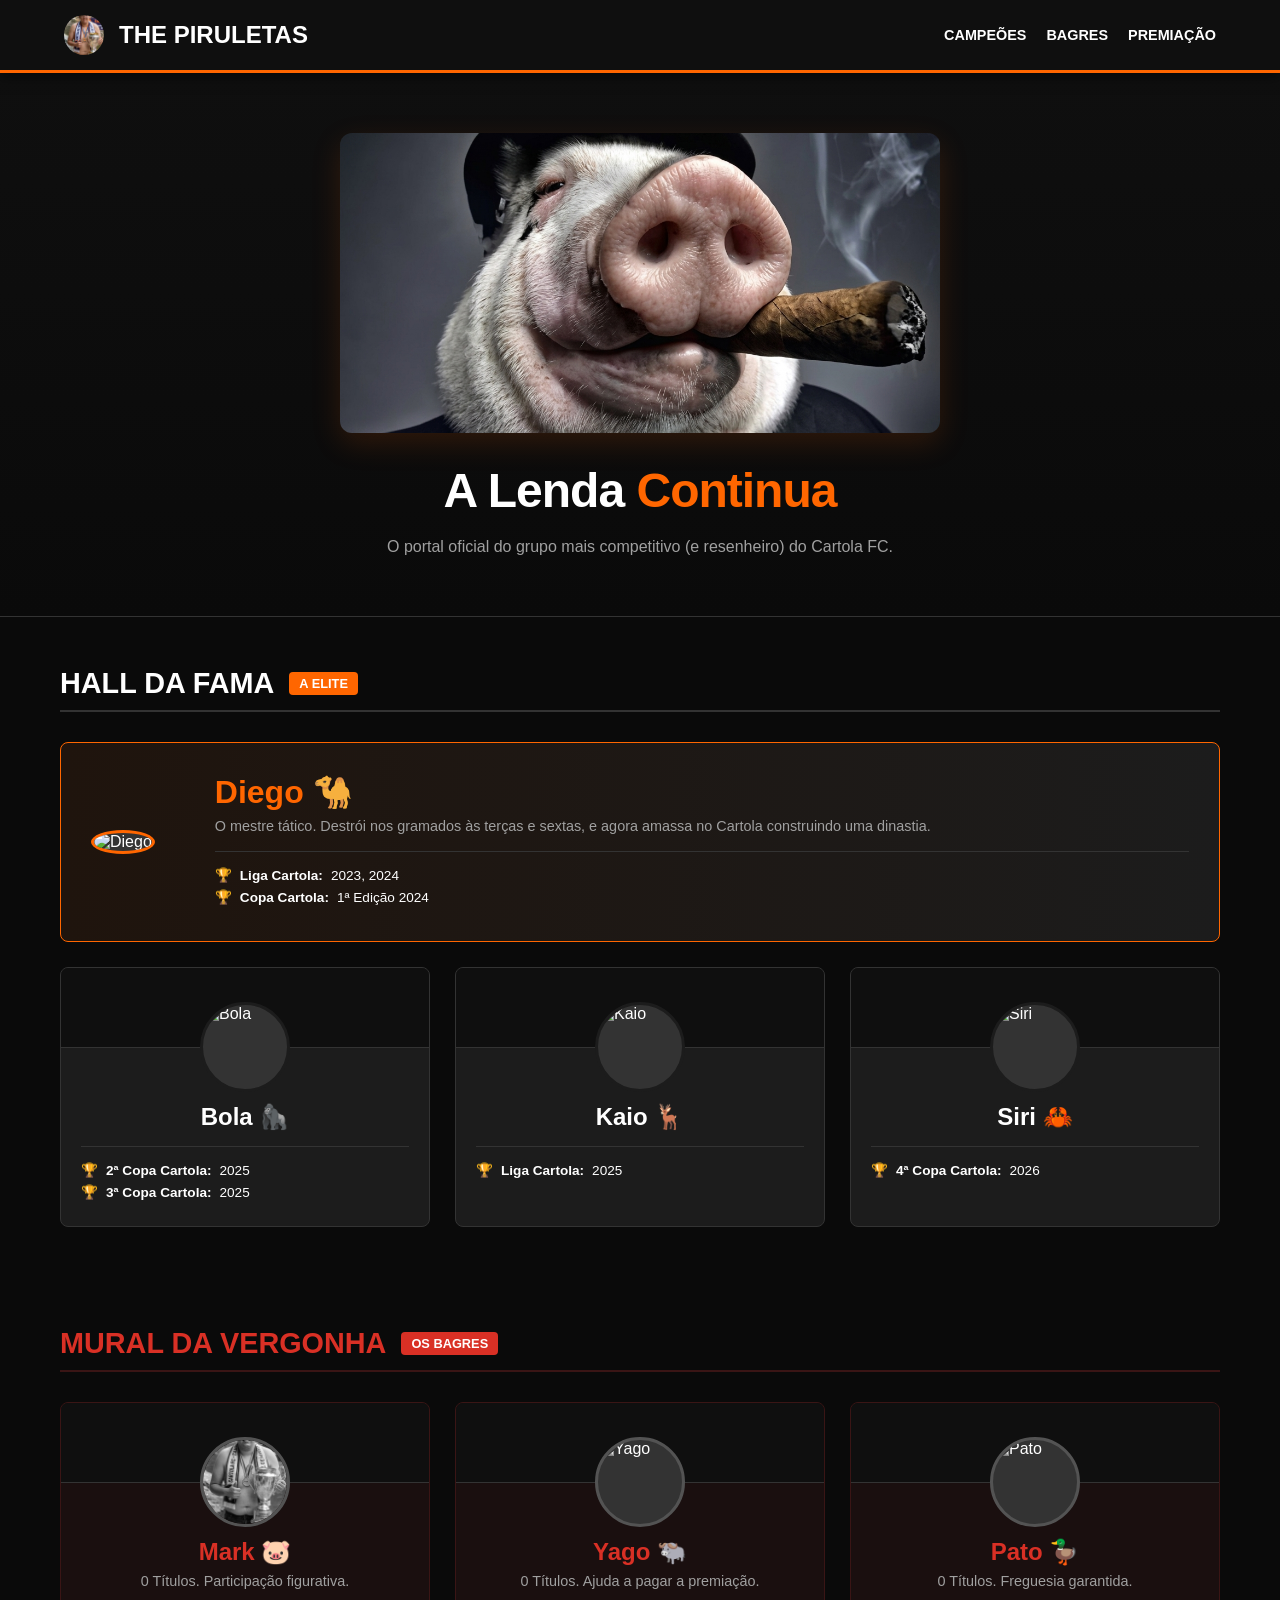
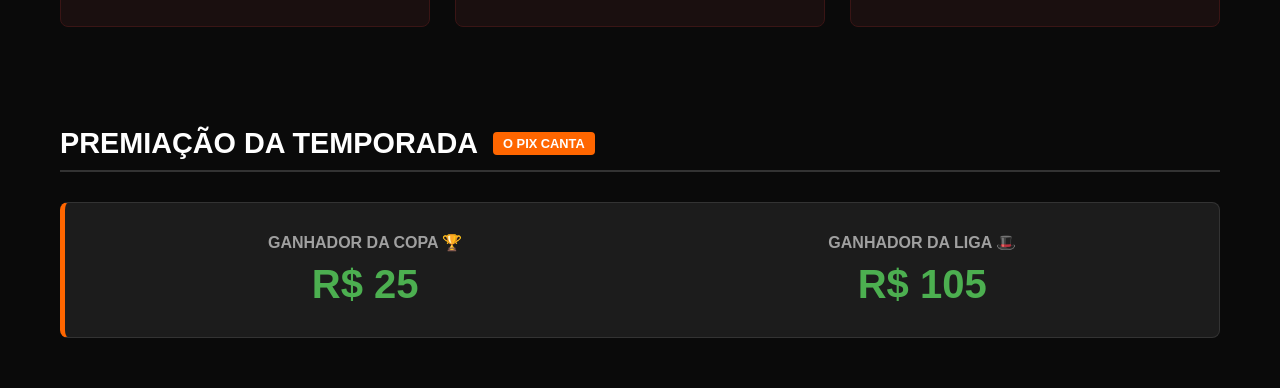
==== CARTOLA.HTML @ d0e0a37d "1°- Subindo o Projeto" ====
<!DOCTYPE html>
<html lang="pt-BR">
<head>
    <meta charset="UTF-8">
    <meta name="viewport" content="width=device-width, initial-scale=1.0">
    <title>The Piruletas | Cartola</title>
    <style>
        /* === PADRÃO GE CARTOLA (DARK & ORANGE) === */
        :root {
            --ge-dark: #0f0f0f;
            --ge-darker: #0a0a0a;
            --ge-card: #1c1c1c;
            --ge-orange: #ff6600;
            --ge-orange-hover: #e55c00;
            --ge-text: #ffffff;
            --ge-gray: #a0a0a0;
            --ge-border: #333333;
            --gold: #f1c40f;
            --red-bagre: #d93025;
        }

        * {
            margin: 0;
            padding: 0;
            box-sizing: border-box;
            font-family: 'Open Sans', 'Segoe UI', Tahoma, sans-serif;
        }

        body {
            background-color: var(--ge-darker);
            color: var(--ge-text);
            -webkit-font-smoothing: antialiased;
        }

        /* === NAVBAR === */
        .navbar {
            background-color: var(--ge-dark);
            border-bottom: 3px solid var(--ge-orange);
            padding: 15px 5%;
            display: flex;
            align-items: center;
            justify-content: space-between;
            position: sticky;
            top: 0;
            z-index: 100;
            box-shadow: 0 4px 12px rgba(0,0,0,0.5);
        }

        .nav-brand {
            display: flex;
            align-items: center;
            gap: 15px;
            font-size: 1.5rem;
            font-weight: 800;
            color: var(--ge-text);
            text-transform: uppercase;
        }

        .nav-logo {
            width: 40px;
            height: 40px;
            border-radius: 50%;
            background-color: var(--ge-orange);
            display: flex;
            align-items: center;
            justify-content: center;
            font-size: 1.2rem;
            object-fit: cover;
        }

        .nav-links {
            display: flex;
            gap: 20px;
        }

        .nav-links a {
            color: var(--ge-text);
            text-decoration: none;
            font-weight: 600;
            font-size: 0.9rem;
            text-transform: uppercase;
            transition: color 0.2s;
        }

        .nav-links a:hover {
            color: var(--ge-orange);
        }

        /* === HERO SECTION === */
        .hero {
            display: flex;
            flex-direction: column;
            align-items: center;
            justify-content: center;
            text-align: center;
            padding: 60px 20px;
            background: linear-gradient(180deg, var(--ge-dark) 0%, var(--ge-darker) 100%);
            border-bottom: 1px solid var(--ge-border);
        }

        .hero-banner-img {
            width: 100%;
            max-width: 600px;
            border-radius: 12px;
            box-shadow: 0 10px 30px rgba(255, 102, 0, 0.15);
            margin-bottom: 30px;
            object-fit: cover;
        }

        .hero h1 {
            font-size: 3rem;
            font-weight: 900;
            letter-spacing: -1px;
            margin-bottom: 10px;
        }

        .hero h1 span {
            color: var(--ge-orange);
        }

        /* === SEÇÕES === */
        .container {
            max-width: 1200px;
            margin: 0 auto;
            padding: 50px 20px;
        }

        .section-header {
            display: flex;
            align-items: center;
            gap: 15px;
            margin-bottom: 30px;
            border-bottom: 2px solid var(--ge-border);
            padding-bottom: 10px;
        }

        .section-header h2 {
            font-size: 1.8rem;
            text-transform: uppercase;
            font-weight: 800;
        }

        .section-header .badge {
            background-color: var(--ge-orange);
            color: #fff;
            padding: 4px 10px;
            border-radius: 4px;
            font-size: 0.8rem;
            font-weight: bold;
        }

        /* === CARDS DOS JOGADORES === */
        .grid-jogadores {
            display: grid;
            grid-template-columns: repeat(auto-fit, minmax(280px, 1fr));
            gap: 25px;
        }

        .card-jogador {
            background-color: var(--ge-card);
            border-radius: 8px;
            overflow: hidden;
            border: 1px solid var(--ge-border);
            transition: transform 0.2s, border-color 0.2s;
            position: relative;
        }

        .card-jogador:hover {
            transform: translateY(-5px);
            border-color: var(--ge-orange);
        }

        .card-destaque {
            grid-column: 1 / -1;
            display: flex;
            flex-direction: row;
            align-items: center;
            background: linear-gradient(90deg, #1f140d 0%, var(--ge-card) 100%);
            border: 1px solid var(--ge-orange);
        }

        .card-header {
            background-color: var(--ge-dark);
            height: 80px;
            position: relative;
            border-bottom: 1px solid var(--ge-border);
        }

        .card-destaque .card-header {
            height: auto;
            background: transparent;
            border: none;
            padding: 30px;
        }

        /* === ESTILOS DOS AVATARES (FOTOS) === */
        .avatar {
            width: 90px;
            height: 90px;
            border-radius: 50%;
            border: 3px solid var(--ge-card);
            position: absolute;
            bottom: -45px;
            left: 50%;
            transform: translateX(-50%);
            background-color: #333; 
            object-fit: cover;
            cursor: pointer; /* Muda o cursor para indicar que é clicável */
            transition: transform 0.3s ease, border-color 0.3s;
            z-index: 2;
        }

        /* Efeito ao passar o mouse na foto */
        .avatar:hover {
            border-color: var(--ge-orange);
            transform: translateX(-50%) scale(1.1);
        }

        .card-destaque .avatar {
            position: relative;
            bottom: auto;
            left: auto;
            transform: none;
            width: 150px;
            height: 150px;
            border-color: var(--ge-orange);
        }
        
        .card-destaque .avatar:hover {
            transform: scale(1.05);
        }

        .card-body {
            padding: 55px 20px 20px;
            text-align: center;
        }

        .card-destaque .card-body {
            padding: 30px;
            text-align: left;
            flex: 1;
        }

        .nome {
            font-size: 1.5rem;
            font-weight: 800;
            margin-bottom: 5px;
            display: flex;
            align-items: center;
            justify-content: center;
            gap: 8px;
        }

        .card-destaque .nome {
            justify-content: flex-start;
            font-size: 2rem;
            color: var(--ge-orange);
        }

        .bio {
            font-size: 0.9rem;
            color: var(--ge-gray);
            margin-bottom: 15px;
            line-height: 1.4;
        }

        .titulos-lista {
            list-style: none;
            margin-top: 15px;
            border-top: 1px solid var(--ge-border);
            padding-top: 15px;
            text-align: left;
        }

        .titulos-lista li {
            font-size: 0.85rem;
            color: var(--ge-text);
            margin-bottom: 6px;
            display: flex;
            align-items: center;
            gap: 8px;
        }

        /* === MURAL DA VERGONHA === */
        .vergonha-badge {
            background-color: var(--red-bagre) !important;
        }
        
        .card-bagre {
            border-color: #3a1515;
            background-color: #1a0f0f;
        }

        .card-bagre .avatar {
            filter: grayscale(100%);
            border-color: var(--red-bagre);
        }
        
        .card-bagre .avatar:hover {
            filter: grayscale(0%); /* Revela a cor ao passar o mouse na foto do bagre */
            border-color: var(--red-bagre);
        }

        .card-bagre h3 {
            color: var(--red-bagre);
        }

        /* === PREMIAÇÃO === */
        .painel-premiacao {
            background-color: var(--ge-card);
            border: 1px solid var(--ge-border);
            border-left: 5px solid var(--ge-orange);
            border-radius: 8px;
            padding: 30px;
            display: flex;
            justify-content: space-around;
            flex-wrap: wrap;
            gap: 20px;
        }

        .premio-item {
            text-align: center;
        }

        .premio-label {
            color: var(--ge-gray);
            font-size: 1rem;
            text-transform: uppercase;
            font-weight: bold;
            margin-bottom: 10px;
        }

        .premio-valor {
            font-size: 2.5rem;
            font-weight: 900;
            color: #4CAF50;
        }

        /* === MODAL DE IMAGEM (LIGHTBOX) === */
        .modal {
            position: fixed;
            top: 0;
            left: 0;
            width: 100%;
            height: 100%;
            background-color: rgba(0, 0, 0, 0.85); /* Fundo escuro transparente */
            display: flex;
            align-items: center;
            justify-content: center;
            z-index: 1000;
            opacity: 0; /* Começa invisível */
            visibility: hidden; /* Não interativo por padrão */
            transition: opacity 0.3s ease, visibility 0.3s ease;
            backdrop-filter: blur(5px); /* Efeito embaçado no fundo */
            cursor: zoom-out; /* Ícone de diminuir zoom ao passar no fundo */
        }

        .modal.ativo {
            opacity: 1;
            visibility: visible;
        }

        .modal-conteudo {
            max-width: 90%;
            max-height: 85vh;
            border-radius: 10px;
            border: 3px solid var(--ge-orange);
            box-shadow: 0 0 30px rgba(255, 102, 0, 0.4);
            transform: scale(0.7); /* Começa menor */
            transition: transform 0.3s ease;
            cursor: default;
        }

        .modal.ativo .modal-conteudo {
            transform: scale(1); /* Cresce quando ativa */
        }

        @media (max-width: 768px) {
            .card-destaque {
                flex-direction: column;
                text-align: center;
            }
            .card-destaque .card-header { padding: 20px 20px 0; }
            .card-destaque .card-body { text-align: center; padding: 20px; }
            .card-destaque .nome { justify-content: center; }
            .titulos-lista { text-align: center; }
            .titulos-lista li { justify-content: center; }
        }
    </style>
</head>
<body>

    <nav class="navbar">
        <div class="nav-brand">
            <img src="img/WhatsApp Image 2026-05-08 at 10.14.36(1).jpeg" alt="TP" class="nav-logo" onerror="this.style.display='none'">
            The Piruletas
        </div>
        <div class="nav-links">
            <a href="#campeoes">Campeões</a>
            <a href="#bagres">Bagres</a>
            <a href="#regras">Premiação</a>
        </div>
    </nav>

    <header class="hero">
        <img src="img/1778248101337.png" alt="A Dinastia do Diego" class="hero-banner-img" style="background-color: #333; height: 300px; display: flex; align-items: center; justify-content: center; color: #555;">
        <h1>A Lenda <span>Continua</span></h1>
        <p style="color: var(--ge-gray); max-width: 600px; margin-top: 10px;">O portal oficial do grupo mais competitivo (e resenheiro) do Cartola FC.</p>
    </header>

    <section id="campeoes" class="container">
        <div class="section-header">
            <h2>Hall da Fama</h2>
            <span class="badge">A ELITE</span>
        </div>

        <div class="grid-jogadores">
            
            <div class="card-jogador card-destaque">
                <div class="card-header">
                    <img src="URL_DA_SUA_FOTO_AQUI" alt="Diego" class="avatar">
                </div>
                <div class="card-body">
                    <h3 class="nome">Diego 🐪</h3>
                    <p class="bio">O mestre tático. Destrói nos gramados às terças e sextas, e agora amassa no Cartola construindo uma dinastia.</p>
                    <ul class="titulos-lista">
                        <li>🏆 <strong>Liga Cartola:</strong> 2023, 2024</li>
                        <li>🏆 <strong>Copa Cartola:</strong> 1ª Edição 2024</li>
                    </ul>
                </div>
            </div>

            <div class="card-jogador">
                <div class="card-header">
                    <img src="URL_DA_FOTO_DO_BOLA" alt="Bola" class="avatar">
                </div>
                <div class="card-body">
                    <h3 class="nome">Bola 🦍</h3>
                    <ul class="titulos-lista">
                        <li>🏆 <strong>2ª Copa Cartola:</strong> 2025</li>
                        <li>🏆 <strong>3ª Copa Cartola:</strong> 2025</li>
                    </ul>
                </div>
            </div>

            <div class="card-jogador">
                <div class="card-header">
                    <img src="URL_DA_FOTO_DO_KAIO" alt="Kaio" class="avatar">
                </div>
                <div class="card-body">
                    <h3 class="nome">Kaio 🦌</h3>
                    <ul class="titulos-lista">
                        <li>🏆 <strong>Liga Cartola:</strong> 2025</li>
                    </ul>
                </div>
            </div>

            <div class="card-jogador">
                <div class="card-header">
                    <img src="URL_DA_FOTO_DO_SIRI" alt="Siri" class="avatar">
                </div>
                <div class="card-body">
                    <h3 class="nome">Siri 🦀</h3>
                    <ul class="titulos-lista">
                        <li>🏆 <strong>4ª Copa Cartola:</strong> 2026</li>
                    </ul>
                </div>
            </div>

        </div>
    </section>

    <section id="bagres" class="container">
        <div class="section-header" style="border-bottom-color: #3a1515;">
            <h2 style="color: var(--red-bagre);">Mural da Vergonha</h2>
            <span class="badge vergonha-badge">OS BAGRES</span>
        </div>

        <div class="grid-jogadores" style="grid-template-columns: repeat(auto-fit, minmax(200px, 1fr));">
            
            <div class="card-jogador card-bagre">
                <div class="card-header">
                    <img src="img/WhatsApp Image 2026-05-08 at 10.14.36.jpeg" alt="Mark" class="avatar">
                </div>
                <div class="card-body">
                    <h3 class="nome">Mark 🐷</h3>
                    <p class="bio">0 Títulos. Participação figurativa.</p>
                </div>
            </div>

            <div class="card-jogador card-bagre">
                <div class="card-header">
                    <img src="URL_DA_FOTO_DO_YAGO" alt="Yago" class="avatar">
                </div>
                <div class="card-body">
                    <h3 class="nome">Yago 🐃</h3>
                    <p class="bio">0 Títulos. Ajuda a pagar a premiação.</p>
                </div>
            </div>

            <div class="card-jogador card-bagre">
                <div class="card-header">
                    <img src="URL_DA_FOTO_DO_PATO" alt="Pato" class="avatar">
                </div>
                <div class="card-body">
                    <h3 class="nome">Pato 🦆</h3>
                    <p class="bio">0 Títulos. Freguesia garantida.</p>
                </div>
            </div>

        </div>
    </section>

    <section id="regras" class="container">
        <div class="section-header">
            <h2>Premiação da Temporada</h2>
            <span class="badge">O PIX CANTA</span>
        </div>
        
        <div class="painel-premiacao">
            <div class="premio-item">
                <div class="premio-label">Ganhador da Copa 🏆</div>
                <div class="premio-valor">R$ 25</div>
            </div>
            <div class="premio-item">
                <div class="premio-label">Ganhador da Liga 🎩</div>
                <div class="premio-valor">R$ 105</div>
            </div>
        </div>
    </section>

    <div id="modal-imagem" class="modal">
        <img id="imagem-ampliada" class="modal-conteudo" src="" alt="Imagem Ampliada">
    </div>

    <script>
        // Pega os elementos do HTML
        const modal = document.getElementById('modal-imagem');
        const imagemAmpliada = document.getElementById('imagem-ampliada');
        const avatares = document.querySelectorAll('.avatar');

        // Adiciona um evento de clique para CADA foto (avatar)
        avatares.forEach(foto => {
            foto.addEventListener('click', function() {
                // Pega a URL da foto clicada e joga na imagem grande do modal
                imagemAmpliada.src = this.src;
                // Adiciona a classe 'ativo' para o modal aparecer na tela
                modal.classList.add('ativo');
            });
        });

        // Adiciona um evento de clique no próprio modal para fechar
        modal.addEventListener('click', function(evento) {
            // Se clicar em qualquer lugar que seja o fundo do modal ou na foto, remove a classe 'ativo'
            modal.classList.remove('ativo');
        });
    </script>

</body>
</html>
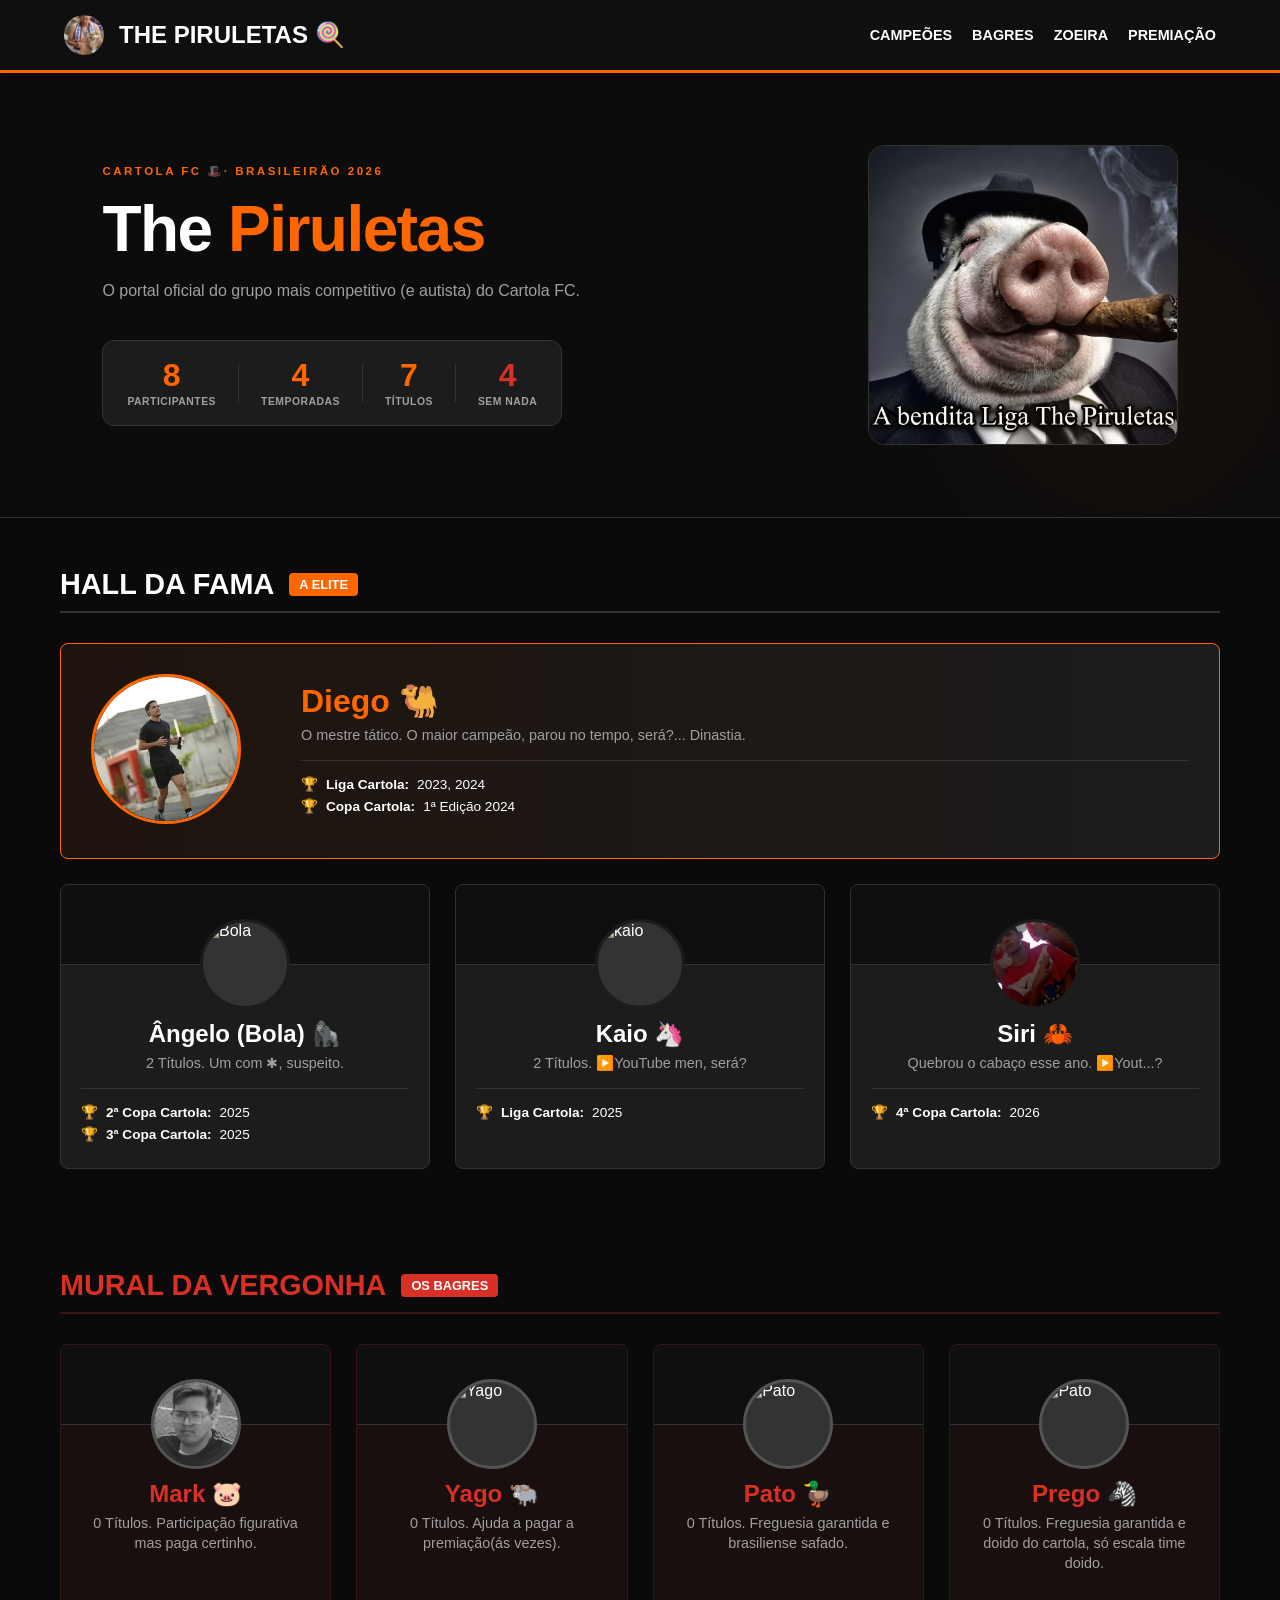
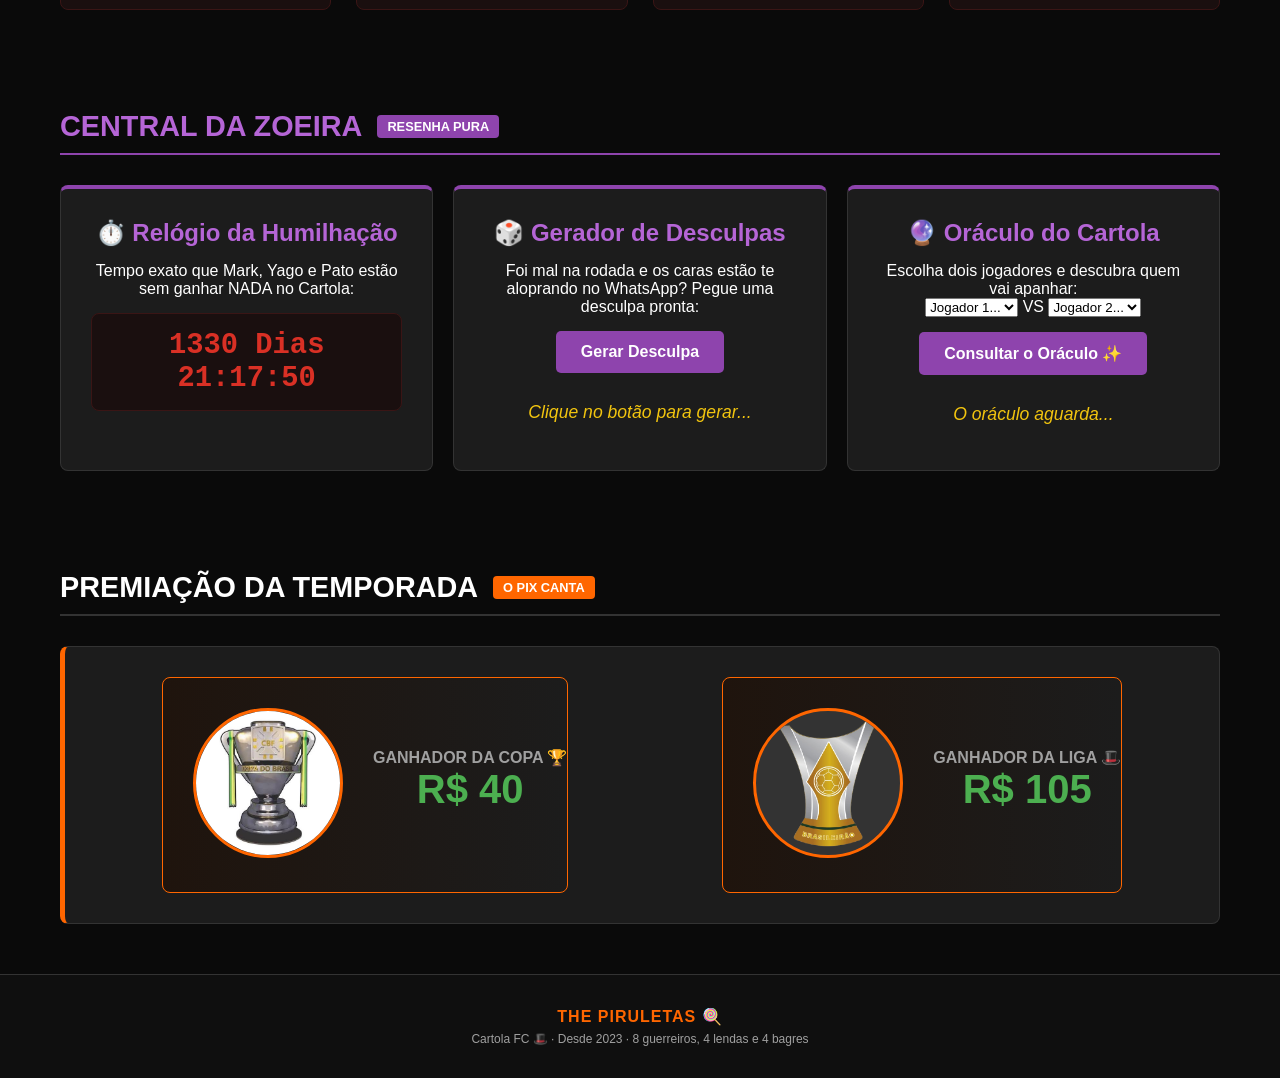
==== commit 1e35fe50: "att pagina principal" ====
--- a/CARTOLA.HTML
+++ b/CARTOLA.HTML
@@ -3,409 +3,53 @@
 <head>
     <meta charset="UTF-8">
     <meta name="viewport" content="width=device-width, initial-scale=1.0">
-    <title>The Piruletas | Cartola</title>
-    <style>
-        /* === PADRÃO GE CARTOLA (DARK & ORANGE) === */
-        :root {
-            --ge-dark: #0f0f0f;
-            --ge-darker: #0a0a0a;
-            --ge-card: #1c1c1c;
-            --ge-orange: #ff6600;
-            --ge-orange-hover: #e55c00;
-            --ge-text: #ffffff;
-            --ge-gray: #a0a0a0;
-            --ge-border: #333333;
-            --gold: #f1c40f;
-            --red-bagre: #d93025;
-        }
-
-        * {
-            margin: 0;
-            padding: 0;
-            box-sizing: border-box;
-            font-family: 'Open Sans', 'Segoe UI', Tahoma, sans-serif;
-        }
-
-        body {
-            background-color: var(--ge-darker);
-            color: var(--ge-text);
-            -webkit-font-smoothing: antialiased;
-        }
-
-        /* === NAVBAR === */
-        .navbar {
-            background-color: var(--ge-dark);
-            border-bottom: 3px solid var(--ge-orange);
-            padding: 15px 5%;
-            display: flex;
-            align-items: center;
-            justify-content: space-between;
-            position: sticky;
-            top: 0;
-            z-index: 100;
-            box-shadow: 0 4px 12px rgba(0,0,0,0.5);
-        }
-
-        .nav-brand {
-            display: flex;
-            align-items: center;
-            gap: 15px;
-            font-size: 1.5rem;
-            font-weight: 800;
-            color: var(--ge-text);
-            text-transform: uppercase;
-        }
-
-        .nav-logo {
-            width: 40px;
-            height: 40px;
-            border-radius: 50%;
-            background-color: var(--ge-orange);
-            display: flex;
-            align-items: center;
-            justify-content: center;
-            font-size: 1.2rem;
-            object-fit: cover;
-        }
-
-        .nav-links {
-            display: flex;
-            gap: 20px;
-        }
-
-        .nav-links a {
-            color: var(--ge-text);
-            text-decoration: none;
-            font-weight: 600;
-            font-size: 0.9rem;
-            text-transform: uppercase;
-            transition: color 0.2s;
-        }
-
-        .nav-links a:hover {
-            color: var(--ge-orange);
-        }
-
-        /* === HERO SECTION === */
-        .hero {
-            display: flex;
-            flex-direction: column;
-            align-items: center;
-            justify-content: center;
-            text-align: center;
-            padding: 60px 20px;
-            background: linear-gradient(180deg, var(--ge-dark) 0%, var(--ge-darker) 100%);
-            border-bottom: 1px solid var(--ge-border);
-        }
-
-        .hero-banner-img {
-            width: 100%;
-            max-width: 600px;
-            border-radius: 12px;
-            box-shadow: 0 10px 30px rgba(255, 102, 0, 0.15);
-            margin-bottom: 30px;
-            object-fit: cover;
-        }
-
-        .hero h1 {
-            font-size: 3rem;
-            font-weight: 900;
-            letter-spacing: -1px;
-            margin-bottom: 10px;
-        }
-
-        .hero h1 span {
-            color: var(--ge-orange);
-        }
-
-        /* === SEÇÕES === */
-        .container {
-            max-width: 1200px;
-            margin: 0 auto;
-            padding: 50px 20px;
-        }
-
-        .section-header {
-            display: flex;
-            align-items: center;
-            gap: 15px;
-            margin-bottom: 30px;
-            border-bottom: 2px solid var(--ge-border);
-            padding-bottom: 10px;
-        }
-
-        .section-header h2 {
-            font-size: 1.8rem;
-            text-transform: uppercase;
-            font-weight: 800;
-        }
-
-        .section-header .badge {
-            background-color: var(--ge-orange);
-            color: #fff;
-            padding: 4px 10px;
-            border-radius: 4px;
-            font-size: 0.8rem;
-            font-weight: bold;
-        }
-
-        /* === CARDS DOS JOGADORES === */
-        .grid-jogadores {
-            display: grid;
-            grid-template-columns: repeat(auto-fit, minmax(280px, 1fr));
-            gap: 25px;
-        }
-
-        .card-jogador {
-            background-color: var(--ge-card);
-            border-radius: 8px;
-            overflow: hidden;
-            border: 1px solid var(--ge-border);
-            transition: transform 0.2s, border-color 0.2s;
-            position: relative;
-        }
-
-        .card-jogador:hover {
-            transform: translateY(-5px);
-            border-color: var(--ge-orange);
-        }
-
-        .card-destaque {
-            grid-column: 1 / -1;
-            display: flex;
-            flex-direction: row;
-            align-items: center;
-            background: linear-gradient(90deg, #1f140d 0%, var(--ge-card) 100%);
-            border: 1px solid var(--ge-orange);
-        }
-
-        .card-header {
-            background-color: var(--ge-dark);
-            height: 80px;
-            position: relative;
-            border-bottom: 1px solid var(--ge-border);
-        }
-
-        .card-destaque .card-header {
-            height: auto;
-            background: transparent;
-            border: none;
-            padding: 30px;
-        }
-
-        /* === ESTILOS DOS AVATARES (FOTOS) === */
-        .avatar {
-            width: 90px;
-            height: 90px;
-            border-radius: 50%;
-            border: 3px solid var(--ge-card);
-            position: absolute;
-            bottom: -45px;
-            left: 50%;
-            transform: translateX(-50%);
-            background-color: #333; 
-            object-fit: cover;
-            cursor: pointer; /* Muda o cursor para indicar que é clicável */
-            transition: transform 0.3s ease, border-color 0.3s;
-            z-index: 2;
-        }
-
-        /* Efeito ao passar o mouse na foto */
-        .avatar:hover {
-            border-color: var(--ge-orange);
-            transform: translateX(-50%) scale(1.1);
-        }
-
-        .card-destaque .avatar {
-            position: relative;
-            bottom: auto;
-            left: auto;
-            transform: none;
-            width: 150px;
-            height: 150px;
-            border-color: var(--ge-orange);
-        }
-        
-        .card-destaque .avatar:hover {
-            transform: scale(1.05);
-        }
-
-        .card-body {
-            padding: 55px 20px 20px;
-            text-align: center;
-        }
-
-        .card-destaque .card-body {
-            padding: 30px;
-            text-align: left;
-            flex: 1;
-        }
-
-        .nome {
-            font-size: 1.5rem;
-            font-weight: 800;
-            margin-bottom: 5px;
-            display: flex;
-            align-items: center;
-            justify-content: center;
-            gap: 8px;
-        }
-
-        .card-destaque .nome {
-            justify-content: flex-start;
-            font-size: 2rem;
-            color: var(--ge-orange);
-        }
-
-        .bio {
-            font-size: 0.9rem;
-            color: var(--ge-gray);
-            margin-bottom: 15px;
-            line-height: 1.4;
-        }
-
-        .titulos-lista {
-            list-style: none;
-            margin-top: 15px;
-            border-top: 1px solid var(--ge-border);
-            padding-top: 15px;
-            text-align: left;
-        }
-
-        .titulos-lista li {
-            font-size: 0.85rem;
-            color: var(--ge-text);
-            margin-bottom: 6px;
-            display: flex;
-            align-items: center;
-            gap: 8px;
-        }
-
-        /* === MURAL DA VERGONHA === */
-        .vergonha-badge {
-            background-color: var(--red-bagre) !important;
-        }
-        
-        .card-bagre {
-            border-color: #3a1515;
-            background-color: #1a0f0f;
-        }
-
-        .card-bagre .avatar {
-            filter: grayscale(100%);
-            border-color: var(--red-bagre);
-        }
-        
-        .card-bagre .avatar:hover {
-            filter: grayscale(0%); /* Revela a cor ao passar o mouse na foto do bagre */
-            border-color: var(--red-bagre);
-        }
-
-        .card-bagre h3 {
-            color: var(--red-bagre);
-        }
-
-        /* === PREMIAÇÃO === */
-        .painel-premiacao {
-            background-color: var(--ge-card);
-            border: 1px solid var(--ge-border);
-            border-left: 5px solid var(--ge-orange);
-            border-radius: 8px;
-            padding: 30px;
-            display: flex;
-            justify-content: space-around;
-            flex-wrap: wrap;
-            gap: 20px;
-        }
-
-        .premio-item {
-            text-align: center;
-        }
-
-        .premio-label {
-            color: var(--ge-gray);
-            font-size: 1rem;
-            text-transform: uppercase;
-            font-weight: bold;
-            margin-bottom: 10px;
-        }
-
-        .premio-valor {
-            font-size: 2.5rem;
-            font-weight: 900;
-            color: #4CAF50;
-        }
-
-        /* === MODAL DE IMAGEM (LIGHTBOX) === */
-        .modal {
-            position: fixed;
-            top: 0;
-            left: 0;
-            width: 100%;
-            height: 100%;
-            background-color: rgba(0, 0, 0, 0.85); /* Fundo escuro transparente */
-            display: flex;
-            align-items: center;
-            justify-content: center;
-            z-index: 1000;
-            opacity: 0; /* Começa invisível */
-            visibility: hidden; /* Não interativo por padrão */
-            transition: opacity 0.3s ease, visibility 0.3s ease;
-            backdrop-filter: blur(5px); /* Efeito embaçado no fundo */
-            cursor: zoom-out; /* Ícone de diminuir zoom ao passar no fundo */
-        }
-
-        .modal.ativo {
-            opacity: 1;
-            visibility: visible;
-        }
-
-        .modal-conteudo {
-            max-width: 90%;
-            max-height: 85vh;
-            border-radius: 10px;
-            border: 3px solid var(--ge-orange);
-            box-shadow: 0 0 30px rgba(255, 102, 0, 0.4);
-            transform: scale(0.7); /* Começa menor */
-            transition: transform 0.3s ease;
-            cursor: default;
-        }
-
-        .modal.ativo .modal-conteudo {
-            transform: scale(1); /* Cresce quando ativa */
-        }
-
-        @media (max-width: 768px) {
-            .card-destaque {
-                flex-direction: column;
-                text-align: center;
-            }
-            .card-destaque .card-header { padding: 20px 20px 0; }
-            .card-destaque .card-body { text-align: center; padding: 20px; }
-            .card-destaque .nome { justify-content: center; }
-            .titulos-lista { text-align: center; }
-            .titulos-lista li { justify-content: center; }
-        }
-    </style>
+    <title>The Piruletas 🍭​| Cartola 🎩​</title>
+    <link rel="stylesheet" href="style.css">
+
 </head>
 <body>
 
     <nav class="navbar">
         <div class="nav-brand">
             <img src="img/WhatsApp Image 2026-05-08 at 10.14.36(1).jpeg" alt="TP" class="nav-logo" onerror="this.style.display='none'">
-            The Piruletas
+            The Piruletas 🍭​
         </div>
         <div class="nav-links">
             <a href="#campeoes">Campeões</a>
             <a href="#bagres">Bagres</a>
+            <a href="#zoeira">Zoeira</a>
             <a href="#regras">Premiação</a>
         </div>
     </nav>
 
-    <header class="hero">
-        <img src="img/1778248101337.png" alt="A Dinastia do Diego" class="hero-banner-img" style="background-color: #333; height: 300px; display: flex; align-items: center; justify-content: center; color: #555;">
-        <h1>A Lenda <span>Continua</span></h1>
-        <p style="color: var(--ge-gray); max-width: 600px; margin-top: 10px;">O portal oficial do grupo mais competitivo (e resenheiro) do Cartola FC.</p>
+<header class="hero">
+        <div class="hero-content">
+            <div class="hero-tag">CARTOLA FC 🎩&middot; BRASILEIRÃO 2026</div>
+            <h1>The <span>Piruletas</span></h1>
+            <p>O portal oficial do grupo mais competitivo (e autista) do Cartola FC.</p>
+            <div class="hero-stats">
+                <div class="stat-item">
+                    <div class="stat-num">8</div>
+                    <div class="stat-lbl">Participantes</div>
+                </div>
+                <div class="stat-divider"></div>
+                <div class="stat-item">
+                    <div class="stat-num">4</div>
+                    <div class="stat-lbl">Temporadas</div>
+                </div>
+                <div class="stat-divider"></div>
+                <div class="stat-item">
+                    <div class="stat-num">7</div>
+                    <div class="stat-lbl">Títulos</div>
+                </div>
+                <div class="stat-divider"></div>
+                <div class="stat-item">
+                    <div class="stat-num red">4</div>
+                    <div class="stat-lbl">Sem Nada</div>
+                </div>
+            </div>
+        </div>
+        <img src="img/1778248101337.png" alt="The Piruletas Banner" class="hero-banner-img" onerror="this.style.display='none'">
     </header>
 
     <section id="campeoes" class="container">
@@ -418,15 +62,16 @@
             
             <div class="card-jogador card-destaque">
                 <div class="card-header">
-                    <img src="URL_DA_SUA_FOTO_AQUI" alt="Diego" class="avatar">
-                </div>
-                <div class="card-body">
-                    <h3 class="nome">Diego 🐪</h3>
-                    <p class="bio">O mestre tático. Destrói nos gramados às terças e sextas, e agora amassa no Cartola construindo uma dinastia.</p>
+                    <img src="img/Diego.jpg" alt="diego" class="avatar">
+                </div>
+                <div class="card-body">
+                    <h3 class="nome">Diego 🐫​</h3>
+                    <p class="bio">O mestre tático. O maior campeão, parou no tempo, será?... Dinastia.</p>
                     <ul class="titulos-lista">
                         <li>🏆 <strong>Liga Cartola:</strong> 2023, 2024</li>
                         <li>🏆 <strong>Copa Cartola:</strong> 1ª Edição 2024</li>
                     </ul>
+                    <audio id="som-diego" src="audio/eu sou o milior cr7 - duda (youtube).mp3"></audio>
                 </div>
             </div>
 
@@ -435,7 +80,8 @@
                     <img src="URL_DA_FOTO_DO_BOLA" alt="Bola" class="avatar">
                 </div>
                 <div class="card-body">
-                    <h3 class="nome">Bola 🦍</h3>
+                    <h3 class="nome">Ângelo (Bola) 🦍</h3>
+                    <p class="bio">2 Títulos. Um com ✱, suspeito.</p>
                     <ul class="titulos-lista">
                         <li>🏆 <strong>2ª Copa Cartola:</strong> 2025</li>
                         <li>🏆 <strong>3ª Copa Cartola:</strong> 2025</li>
@@ -444,11 +90,13 @@
             </div>
 
             <div class="card-jogador">
-                <div class="card-header">
-                    <img src="URL_DA_FOTO_DO_KAIO" alt="Kaio" class="avatar">
-                </div>
-                <div class="card-body">
-                    <h3 class="nome">Kaio 🦌</h3>
+                <audio id="som-kaio" src="audio/Mark_youtube.opus"></audio>
+                <div class="card-header">
+                    <img src="URL_DA_FOTO_DO_KAIO" alt="kaio" class="avatar">
+                </div>
+                <div class="card-body">
+                    <h3 class="nome">Kaio 🦄</h3>
+                    <p class="bio">2 Títulos. ▶️YouTube men, será?</p>
                     <ul class="titulos-lista">
                         <li>🏆 <strong>Liga Cartola:</strong> 2025</li>
                     </ul>
@@ -457,10 +105,11 @@
 
             <div class="card-jogador">
                 <div class="card-header">
-                    <img src="URL_DA_FOTO_DO_SIRI" alt="Siri" class="avatar">
+                    <img src="img/Siri.jpg" alt="Siri" class="avatar">
                 </div>
                 <div class="card-body">
                     <h3 class="nome">Siri 🦀</h3>
+                    <p class="bio">Quebrou o cabaço esse ano. ▶️Yout...?</p>
                     <ul class="titulos-lista">
                         <li>🏆 <strong>4ª Copa Cartola:</strong> 2026</li>
                     </ul>
@@ -479,12 +128,13 @@
         <div class="grid-jogadores" style="grid-template-columns: repeat(auto-fit, minmax(200px, 1fr));">
             
             <div class="card-jogador card-bagre">
-                <div class="card-header">
-                    <img src="img/WhatsApp Image 2026-05-08 at 10.14.36.jpeg" alt="Mark" class="avatar">
+                <audio id="som-mark" src="audio/Mark.opus"></audio>
+                <div class="card-header">
+                    <img src="img/Mark.jpg" alt="mark" class="avatar">
                 </div>
                 <div class="card-body">
                     <h3 class="nome">Mark 🐷</h3>
-                    <p class="bio">0 Títulos. Participação figurativa.</p>
+                    <p class="bio">0 Títulos. Participação figurativa mas paga certinho.</p>
                 </div>
             </div>
 
@@ -494,7 +144,7 @@
                 </div>
                 <div class="card-body">
                     <h3 class="nome">Yago 🐃</h3>
-                    <p class="bio">0 Títulos. Ajuda a pagar a premiação.</p>
+                    <p class="bio">0 Títulos. Ajuda a pagar a premiação(ás vezes).</p>
                 </div>
             </div>
 
@@ -504,8 +154,77 @@
                 </div>
                 <div class="card-body">
                     <h3 class="nome">Pato 🦆</h3>
-                    <p class="bio">0 Títulos. Freguesia garantida.</p>
-                </div>
+                    <p class="bio">0 Títulos. Freguesia garantida e brasiliense safado.</p>
+                </div>
+            </div>
+
+            <div class="card-jogador card-bagre">
+                <div class="card-header">
+                    <img src="URL_DA_FOTO_DO_PREGO" alt="Pato" class="avatar">
+                </div>
+                <div class="card-body">
+                    <h3 class="nome">Prego 🦓​</h3>
+                    <p class="bio">0 Títulos. Freguesia garantida e doido do cartola, só escala time doido.</p>
+                </div>
+            </div>
+
+        </div>
+    </section>
+
+<!-- CENTRAL DA ZOEIRA -->
+    <section id="zoeira" class="container">
+        <div class="section-header" style="border-bottom-color: #8e44ad;">
+            <h2 style="color: #b565d6;">Central da Zoeira</h2>
+            <span class="badge" style="background-color: #8e44ad;">RESENHA PURA</span>
+        </div>
+
+        <div class="grid-zoeira">
+            <!-- Relógio da Humilhação -->
+            <div class="card-zoeira">
+                <h3>⏱️ Relógio da Humilhação</h3>
+                <p>Tempo exato que Mark, Yago e Pato estão sem ganhar NADA no Cartola:</p>
+                <div id="cronometro" class="cronometro-display">Carregando humilhação...</div>
+            </div>
+
+            <!-- Gerador de Desculpas -->
+            <div class="card-zoeira">
+                <h3>🎲 Gerador de Desculpas</h3>
+                <p>Foi mal na rodada e os caras estão te aloprando no WhatsApp? Pegue uma desculpa pronta:</p>
+                <button id="btn-desculpa" class="btn-acao">Gerar Desculpa</button>
+                <p id="texto-desculpa" class="texto-destaque">Clique no botão para gerar...</p>
+            </div>
+
+            <!-- NOVA FEATURE: Oráculo do Cartola -->
+            <div class="card-zoeira card-oraculo">
+                <h3>&#128302; Oráculo do Cartola</h3>
+                <p>Escolha dois jogadores e descubra quem vai apanhar:</p>
+                <div class="oraculo-selects">
+                    <select id="player1" class="oraculo-select">
+                        <option value="">Jogador 1...</option>
+                        <option>&#129042; Diego</option>
+                        <option>&#129421; Bola</option>
+                        <option>&#129420; Kaio</option>
+                        <option>&#129408; Siri</option>
+                        <option>&#128055; Mark</option>
+                        <option>&#128003; Yago</option>
+                        <option>&#129414; Pato</option>
+                        <option>&#128031; Prego</option>
+                    </select>
+                    <span class="vs-badge">VS</span>
+                    <select id="player2" class="oraculo-select">
+                        <option value="">Jogador 2...</option>
+                        <option>&#129042; Diego</option>
+                        <option>&#129421; Bola</option>
+                        <option>&#129420; Kaio</option>
+                        <option>&#129408; Siri</option>
+                        <option>&#128055; Mark</option>
+                        <option>&#128003; Yago</option>
+                        <option>&#129414; Pato</option>
+                        <option>&#128031; Prego</option>
+                    </select>
+                </div>
+                <button id="btn-oraculo" class="btn-acao btn-oraculo-btn">Consultar o Oráculo ✨</button>
+                <p id="texto-oraculo" class="texto-destaque">O oráculo aguarda...</p>
             </div>
 
         </div>
@@ -518,14 +237,24 @@
         </div>
         
         <div class="painel-premiacao">
+
             <div class="premio-item">
-                <div class="premio-label">Ganhador da Copa 🏆</div>
-                <div class="premio-valor">R$ 25</div>
-            </div>
+                <div class="card-jogador card-destaque">
+                <div class="card-header">
+                    <img src="img/copa do br.jpg" alt="copa" class="avatar">
+                </div>
+                <div class="premio-label">Ganhador da Copa 🏆 <br><div class="premio-valor">R$ 40</div> </div>
+                
+            </div></div>
+
             <div class="premio-item">
-                <div class="premio-label">Ganhador da Liga 🎩</div>
-                <div class="premio-valor">R$ 105</div>
-            </div>
+                <div class="card-jogador card-destaque">
+                <div class="card-header">
+                <img src="img/taca-brasileirao-serie-a-logo-png_seeklogo-577657-removebg-preview (1).png" alt="Liga" class="avatar"></div>
+            <div class="premio-label">Ganhador da Liga 🎩<br> <div class="premio-valor">R$ 105</div> </div>
+            </div>
+                </div>
+            
         </div>
     </section>
 
@@ -533,28 +262,17 @@
         <img id="imagem-ampliada" class="modal-conteudo" src="" alt="Imagem Ampliada">
     </div>
 
-    <script>
-        // Pega os elementos do HTML
-        const modal = document.getElementById('modal-imagem');
-        const imagemAmpliada = document.getElementById('imagem-ampliada');
-        const avatares = document.querySelectorAll('.avatar');
-
-        // Adiciona um evento de clique para CADA foto (avatar)
-        avatares.forEach(foto => {
-            foto.addEventListener('click', function() {
-                // Pega a URL da foto clicada e joga na imagem grande do modal
-                imagemAmpliada.src = this.src;
-                // Adiciona a classe 'ativo' para o modal aparecer na tela
-                modal.classList.add('ativo');
-            });
-        });
-
-        // Adiciona um evento de clique no próprio modal para fechar
-        modal.addEventListener('click', function(evento) {
-            // Se clicar em qualquer lugar que seja o fundo do modal ou na foto, remove a classe 'ativo'
-            modal.classList.remove('ativo');
-        });
-    </script>
+    <!-- <audio id="som-campeao" src="audio/eu sou o milior cr7 - duda (youtube).mp3"></audio> -->
+    <!-- <audio id="som-bagre" src="audio/Música de gol da Fox Sports - Rian Paiva (youtube).mp3"></audio> -->
+
+    <!-- FOOTER -->
+    <footer class="footer">
+        <div class="footer-brand">The Piruletas 🍭​</div>
+        <div class="footer-sub">Cartola FC 🎩​ &middot; Desde 2023 &middot; 8 guerreiros, 4 lendas e 4 bagres</div>
+    </footer>
+
+    <script src="index.js"></script>
 
 </body>
+    
 </html>
--- a/style.css
+++ b/style.css
@@ -0,0 +1,533 @@
+        /* === PADRÃO GE CARTOLA (DARK & ORANGE) === */
+        :root {
+            --ge-dark: #0f0f0f;
+            --ge-darker: #0a0a0a;
+            --ge-card: #1c1c1c;
+            --ge-orange: #ff6600;
+            --ge-orange-hover: #e55c00;
+            --ge-text: #ffffff;
+            --ge-gray: #a0a0a0;
+            --ge-border: #333333;
+            --gold: #f1c40f;
+            --red-bagre: #d93025;
+        }
+
+        * {
+            margin: 0;
+            padding: 0;
+            box-sizing: border-box;
+            font-family: 'Open Sans', 'Segoe UI', Tahoma, sans-serif;
+        }
+
+        body {
+            background-color: var(--ge-darker);
+            color: var(--ge-text);
+            -webkit-font-smoothing: antialiased;
+        }
+
+        /* === NAVBAR === */
+        .navbar {
+            background-color: var(--ge-dark);
+            border-bottom: 3px solid var(--ge-orange);
+            padding: 15px 5%;
+            display: flex;
+            align-items: center;
+            justify-content: space-between;
+            position: sticky;
+            top: 0;
+            z-index: 100;
+            box-shadow: 0 4px 12px rgba(0,0,0,0.5);
+        }
+
+        .nav-brand {
+            display: flex;
+            align-items: center;
+            gap: 15px;
+            font-size: 1.5rem;
+            font-weight: 800;
+            color: var(--ge-text);
+            text-transform: uppercase;
+        }
+
+        .nav-logo {
+            width: 40px;
+            height: 40px;
+            border-radius: 50%;
+            background-color: var(--ge-orange);
+            display: flex;
+            align-items: center;
+            justify-content: center;
+            font-size: 1.2rem;
+            object-fit: cover;
+        }
+
+        .nav-links {
+            display: flex;
+            gap: 20px;
+        }
+
+        .nav-links a {
+            color: var(--ge-text);
+            text-decoration: none;
+            font-weight: 600;
+            font-size: 0.9rem;
+            text-transform: uppercase;
+            transition: color 0.2s;
+        }
+
+        .nav-links a:hover {
+            color: var(--ge-orange);
+        }
+
+        /* =============================================
+   HERO
+   ============================================= */
+.hero {
+    display: flex;
+    align-items: center;
+    justify-content: space-between;
+    gap: 48px;
+    padding: 72px 8%;
+    background: #0c0c0c;
+    border-bottom: 1px solid var(--ge-border);
+    position: relative;
+    overflow: hidden;
+}
+
+.hero::after {
+    content: '';
+    position: absolute;
+    bottom: -100px; right: -100px;
+    width: 500px; height: 500px;
+    background: radial-gradient(circle, rgba(255,102,0,0.05) 0%, transparent 65%);
+    pointer-events: none;
+}
+
+.hero-content { flex: 1; max-width: 580px; }
+
+.hero-tag {
+    font-size: 0.72rem;
+    font-weight: 700;
+    letter-spacing: 2.5px;
+    color: var(--ge-orange);
+    text-transform: uppercase;
+    margin-bottom: 18px;
+}
+
+.hero h1 {
+    font-size: clamp(2.6rem, 5vw, 4.2rem);
+    font-weight: 900;
+    line-height: 1.05;
+    margin-bottom: 18px;
+    letter-spacing: -1.5px;
+}
+
+.hero h1 span { color: var(--ge-orange); }
+
+.hero > .hero-content > p {
+    color: var(--ge-gray);
+    font-size: 1rem;
+    margin-bottom: 40px;
+}
+
+.hero-stats {
+    display: inline-flex;
+    align-items: center;
+    background: var(--ge-card);
+    border: 1px solid var(--ge-border);
+    border-radius: 12px;
+    padding: 18px 24px;
+    gap: 0;
+}
+
+.stat-item { text-align: center; padding: 0 22px; }
+.stat-item:first-child { padding-left: 0; }
+.stat-item:last-child  { padding-right: 0; }
+
+.stat-num {
+    font-size: 2rem;
+    font-weight: 900;
+    color: var(--ge-orange);
+    line-height: 1;
+}
+.stat-num.red { color: var(--red-bagre); }
+
+.stat-lbl {
+    font-size: 0.65rem;
+    font-weight: 700;
+    text-transform: uppercase;
+    letter-spacing: 0.5px;
+    color: var(--ge-gray);
+    margin-top: 5px;
+}
+
+.stat-divider {
+    width: 1px; height: 38px;
+    background: var(--ge-border);
+}
+
+.hero-banner-img {
+    width: 310px; height: 300px;
+    object-fit: cover;
+    border-radius: 16px;
+    border: 1px solid var(--ge-border);
+    flex-shrink: 0;
+}
+
+
+        /* === SEÇÕES === */
+        .container {
+            max-width: 1200px;
+            margin: 0 auto;
+            padding: 50px 20px;
+        }
+
+        .section-header {
+            display: flex;
+            align-items: center;
+            gap: 15px;
+            margin-bottom: 30px;
+            border-bottom: 2px solid var(--ge-border);
+            padding-bottom: 10px;
+        }
+
+        .section-header h2 {
+            font-size: 1.8rem;
+            text-transform: uppercase;
+            font-weight: 800;
+        }
+
+        .section-header .badge {
+            background-color: var(--ge-orange);
+            color: #fff;
+            padding: 4px 10px;
+            border-radius: 4px;
+            font-size: 0.8rem;
+            font-weight: bold;
+        }
+
+        /* === CARDS DOS JOGADORES === */
+        .grid-jogadores {
+            display: grid;
+            grid-template-columns: repeat(auto-fit, minmax(280px, 1fr));
+            gap: 25px;
+        }
+
+        .card-jogador {
+            background-color: var(--ge-card);
+            border-radius: 8px;
+            overflow: hidden;
+            border: 1px solid var(--ge-border);
+            transition: transform 0.2s, border-color 0.2s;
+            position: relative;
+        }
+
+        .card-jogador:hover {
+            transform: translateY(-5px);
+            border-color: var(--ge-orange);
+        }
+
+        .card-destaque {
+            grid-column: 1 / -1;
+            display: flex;
+            flex-direction: row;
+            align-items: center;
+            background: linear-gradient(90deg, #1f140d 0%, var(--ge-card) 100%);
+            border: 1px solid var(--ge-orange);
+        }
+
+        .card-header {
+            background-color: var(--ge-dark);
+            height: 80px;
+            position: relative;
+            border-bottom: 1px solid var(--ge-border);
+        }
+
+        .card-destaque .card-header {
+            height: auto;
+            background: transparent;
+            border: none;
+            padding: 30px;
+        }
+
+        /* === ESTILOS DOS AVATARES (FOTOS) === */
+        .avatar {
+            width: 90px;
+            height: 90px;
+            border-radius: 50%;
+            border: 3px solid var(--ge-card);
+            position: absolute;
+            bottom: -45px;
+            left: 50%;
+            transform: translateX(-50%);
+            background-color: #333; 
+            object-fit: cover;
+            cursor: pointer; /* Muda o cursor para indicar que é clicável */
+            transition: transform 0.3s ease, border-color 0.3s;
+            z-index: 2;
+        }
+
+        /* Efeito ao passar o mouse na foto */
+        .avatar:hover {
+            border-color: var(--ge-orange);
+            transform: translateX(-50%) scale(1.1);
+        }
+
+        .card-destaque .avatar {
+            position: relative;
+            bottom: auto;
+            left: auto;
+            transform: none;
+            width: 150px;
+            height: 150px;
+            border-color: var(--ge-orange);
+        }
+        
+        .card-destaque .avatar:hover {
+            transform: scale(1.05);
+        }
+
+        .card-body {
+            padding: 55px 20px 20px;
+            text-align: center;
+        }
+
+        .card-destaque .card-body {
+            padding: 30px;
+            text-align: left;
+            flex: 1;
+        }
+
+        .nome {
+            font-size: 1.5rem;
+            font-weight: 800;
+            margin-bottom: 5px;
+            display: flex;
+            align-items: center;
+            justify-content: center;
+            gap: 8px;
+        }
+
+        .card-destaque .nome {
+            justify-content: flex-start;
+            font-size: 2rem;
+            color: var(--ge-orange);
+        }
+
+        .bio {
+            font-size: 0.9rem;
+            color: var(--ge-gray);
+            margin-bottom: 15px;
+            line-height: 1.4;
+        }
+
+        .titulos-lista {
+            list-style: none;
+            margin-top: 15px;
+            border-top: 1px solid var(--ge-border);
+            padding-top: 15px;
+            text-align: left;
+        }
+
+        .titulos-lista li {
+            font-size: 0.85rem;
+            color: var(--ge-text);
+            margin-bottom: 6px;
+            display: flex;
+            align-items: center;
+            gap: 8px;
+        }
+
+        /* === MURAL DA VERGONHA === */
+        .vergonha-badge {
+            background-color: var(--red-bagre) !important;
+        }
+        
+        .card-bagre {
+            border-color: #3a1515;
+            background-color: #1a0f0f;
+        }
+
+        .card-bagre .avatar {
+            filter: grayscale(100%);
+            border-color: var(--red-bagre);
+        }
+        
+        .card-bagre .avatar:hover {
+            filter: grayscale(0%); /* Revela a cor ao passar o mouse na foto do bagre */
+            border-color: var(--red-bagre);
+        }
+
+        .card-bagre h3 {
+            color: var(--red-bagre);
+        }
+
+        /* === PREMIAÇÃO === */
+        .painel-premiacao {
+            background-color: var(--ge-card);
+            border: 1px solid var(--ge-border);
+            border-left: 5px solid var(--ge-orange);
+            border-radius: 8px;
+            padding: 30px;
+            display: flex;
+            justify-content: space-around;
+            flex-wrap: wrap;
+            gap: 20px;
+        }
+
+        .premio-item {
+            text-align: center;
+        }
+
+        .premio-label {
+            color: var(--ge-gray);
+            font-size: 1rem;
+            text-transform: uppercase;
+            font-weight: bold;
+            margin-bottom: 10px;
+        }
+
+        .premio-valor {
+            font-size: 2.5rem;
+            font-weight: 900;
+            color: #4CAF50;
+        }
+
+        /* === MODAL DE IMAGEM (LIGHTBOX) === */
+        .modal {
+            position: fixed;
+            top: 0;
+            left: 0;
+            width: 100%;
+            height: 100%;
+            background-color: rgba(0, 0, 0, 0.85); /* Fundo escuro transparente */
+            display: flex;
+            align-items: center;
+            justify-content: center;
+            z-index: 1000;
+            opacity: 0; /* Começa invisível */
+            visibility: hidden; /* Não interativo por padrão */
+            transition: opacity 0.3s ease, visibility 0.3s ease;
+            backdrop-filter: blur(5px); /* Efeito embaçado no fundo */
+            cursor: zoom-out; /* Ícone de diminuir zoom ao passar no fundo */
+        }
+
+        .modal.ativo {
+            opacity: 1;
+            visibility: visible;
+        }
+
+        .modal-conteudo {
+            max-width: 90%;
+            max-height: 85vh;
+            border-radius: 10px;
+            border: 3px solid var(--ge-orange);
+            box-shadow: 0 0 30px rgba(255, 102, 0, 0.4);
+            transform: scale(0.7); /* Começa menor */
+            transition: transform 0.3s ease;
+            cursor: default;
+        }
+
+        .modal.ativo .modal-conteudo {
+            transform: scale(1); /* Cresce quando ativa */
+        }
+
+        @media (max-width: 768px) {
+            .card-destaque {
+                flex-direction: column;
+                text-align: center;
+            }
+            .card-destaque .card-header { padding: 20px 20px 0; }
+            .card-destaque .card-body { text-align: center; padding: 20px; }
+            .card-destaque .nome { justify-content: center; }
+            .titulos-lista { text-align: center; }
+            .titulos-lista li { justify-content: center; }
+        }
+        /* === CENTRAL DA ZOEIRA (Adicionar no seu CSS) === */
+.grid-zoeira {
+    display: grid;
+    grid-template-columns: repeat(auto-fit, minmax(300px, 1fr));
+    gap: 20px;
+}
+
+.card-zoeira {
+    background-color: var(--ge-card);
+    border: 1px solid var(--ge-border);
+    border-radius: 8px;
+    padding: 30px;
+    text-align: center;
+    border-top: 4px solid #8e44ad; /* Roxo zoeira */
+}
+
+.card-zoeira h3 {
+    font-size: 1.5rem;
+    color: #b565d6;
+    margin-bottom: 15px;
+}
+
+/* Estilo do Cronômetro */
+.cronometro-display {
+    font-size: 1.8rem;
+    font-weight: 900;
+    color: var(--red-bagre);
+    background-color: #1a0f0f;
+    padding: 15px;
+    border-radius: 8px;
+    margin-top: 15px;
+    font-family: monospace; /* Fonte com cara de relógio digital */
+    border: 1px solid #3a1515;
+}
+
+/* Estilo do Botão de Desculpas */
+.btn-acao {
+    background-color: #8e44ad;
+    color: white;
+    border: none;
+    padding: 12px 25px;
+    font-size: 1rem;
+    font-weight: bold;
+    border-radius: 5px;
+    cursor: pointer;
+    margin: 15px 0;
+    transition: background-color 0.3s, transform 0.1s;
+}
+
+.btn-acao:hover {
+    background-color: #732d91;
+}
+
+.btn-acao:active {
+    transform: scale(0.95);
+}
+
+.texto-destaque {
+    font-size: 1.1rem;
+    font-style: italic;
+    color: var(--gold);
+    min-height: 50px;
+    display: flex;
+    align-items: center;
+    justify-content: center;
+    padding: 10px;
+}
+
+/* =============================================
+   FOOTER
+   ============================================= */
+.footer {
+    border-top: 1px solid var(--ge-border);
+    padding: 32px 5%;
+    text-align: center;
+    background: var(--ge-dark);
+}
+
+.footer-brand {
+    font-size: 1rem;
+    font-weight: 900;
+    color: var(--ge-orange);
+    text-transform: uppercase;
+    letter-spacing: 1px;
+    margin-bottom: 6px;
+}
+
+.footer-sub { font-size: 0.75rem; color: var(--ge-gray); }
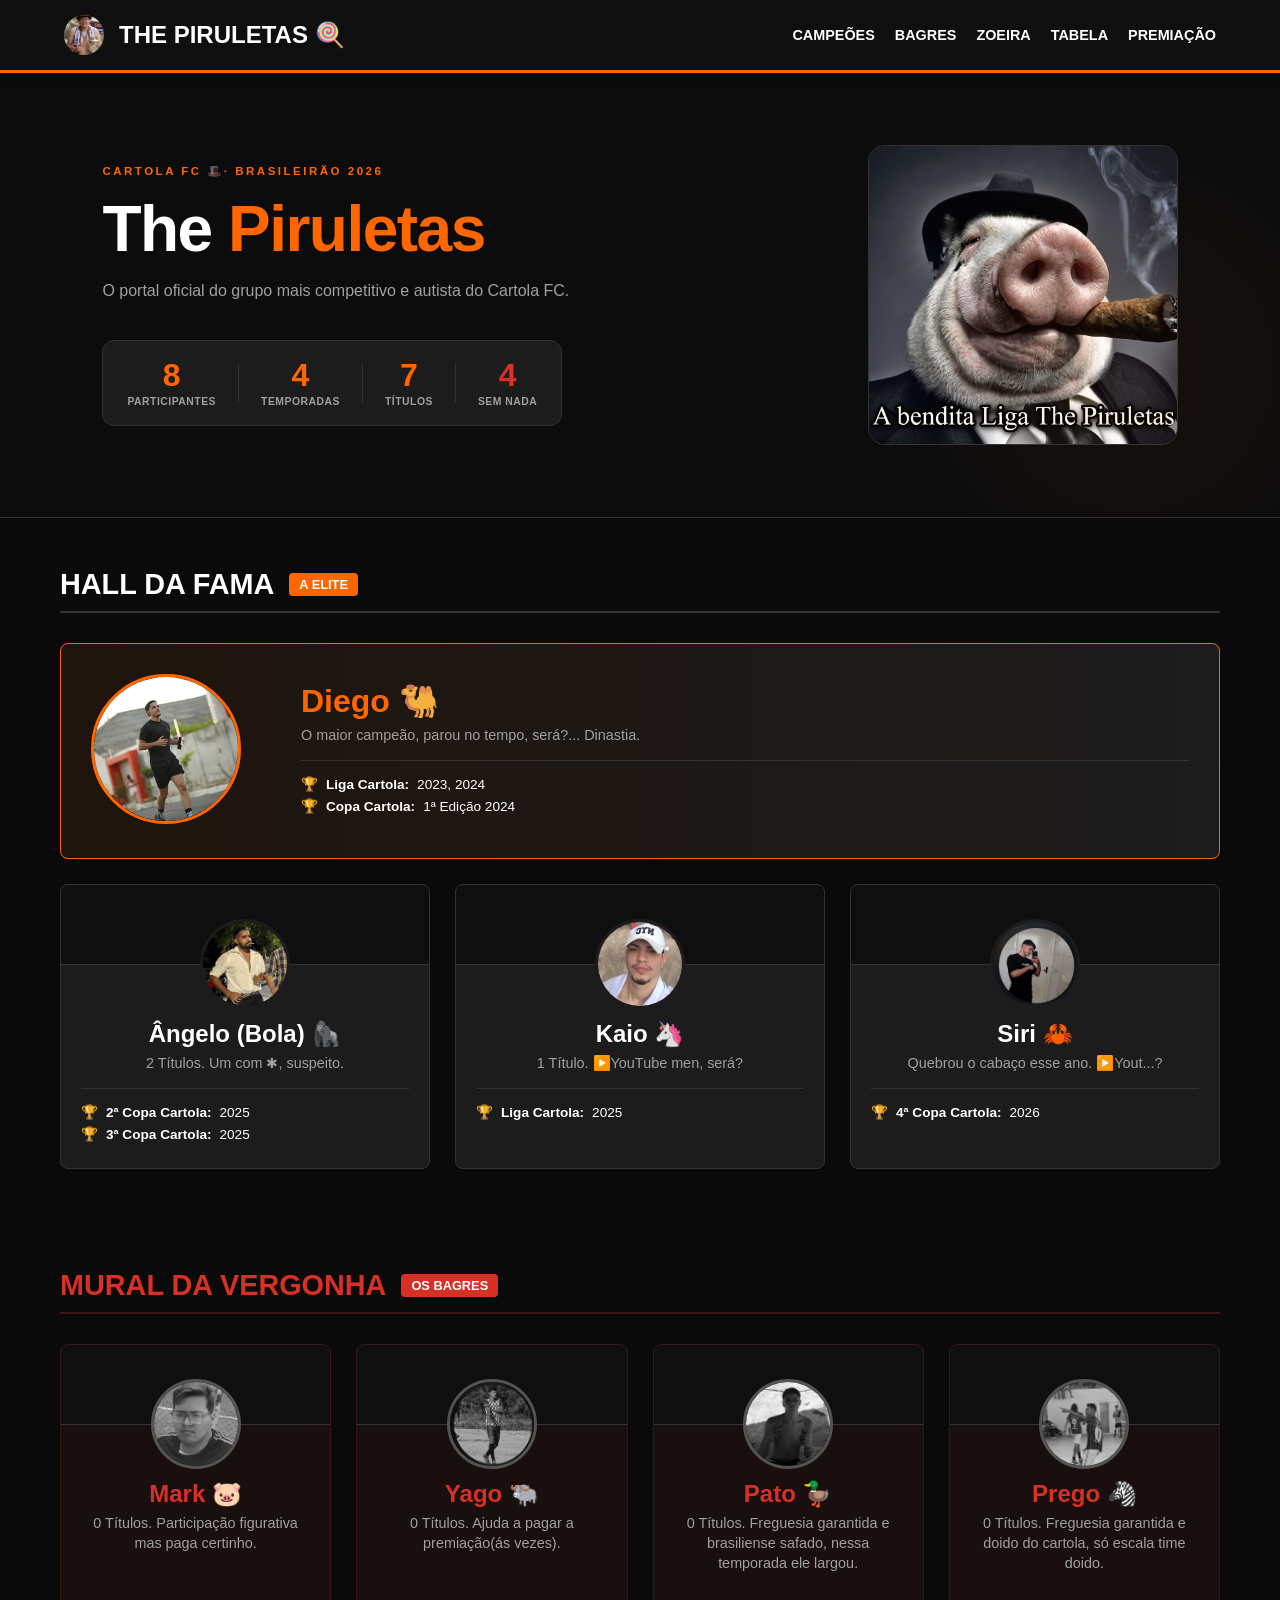
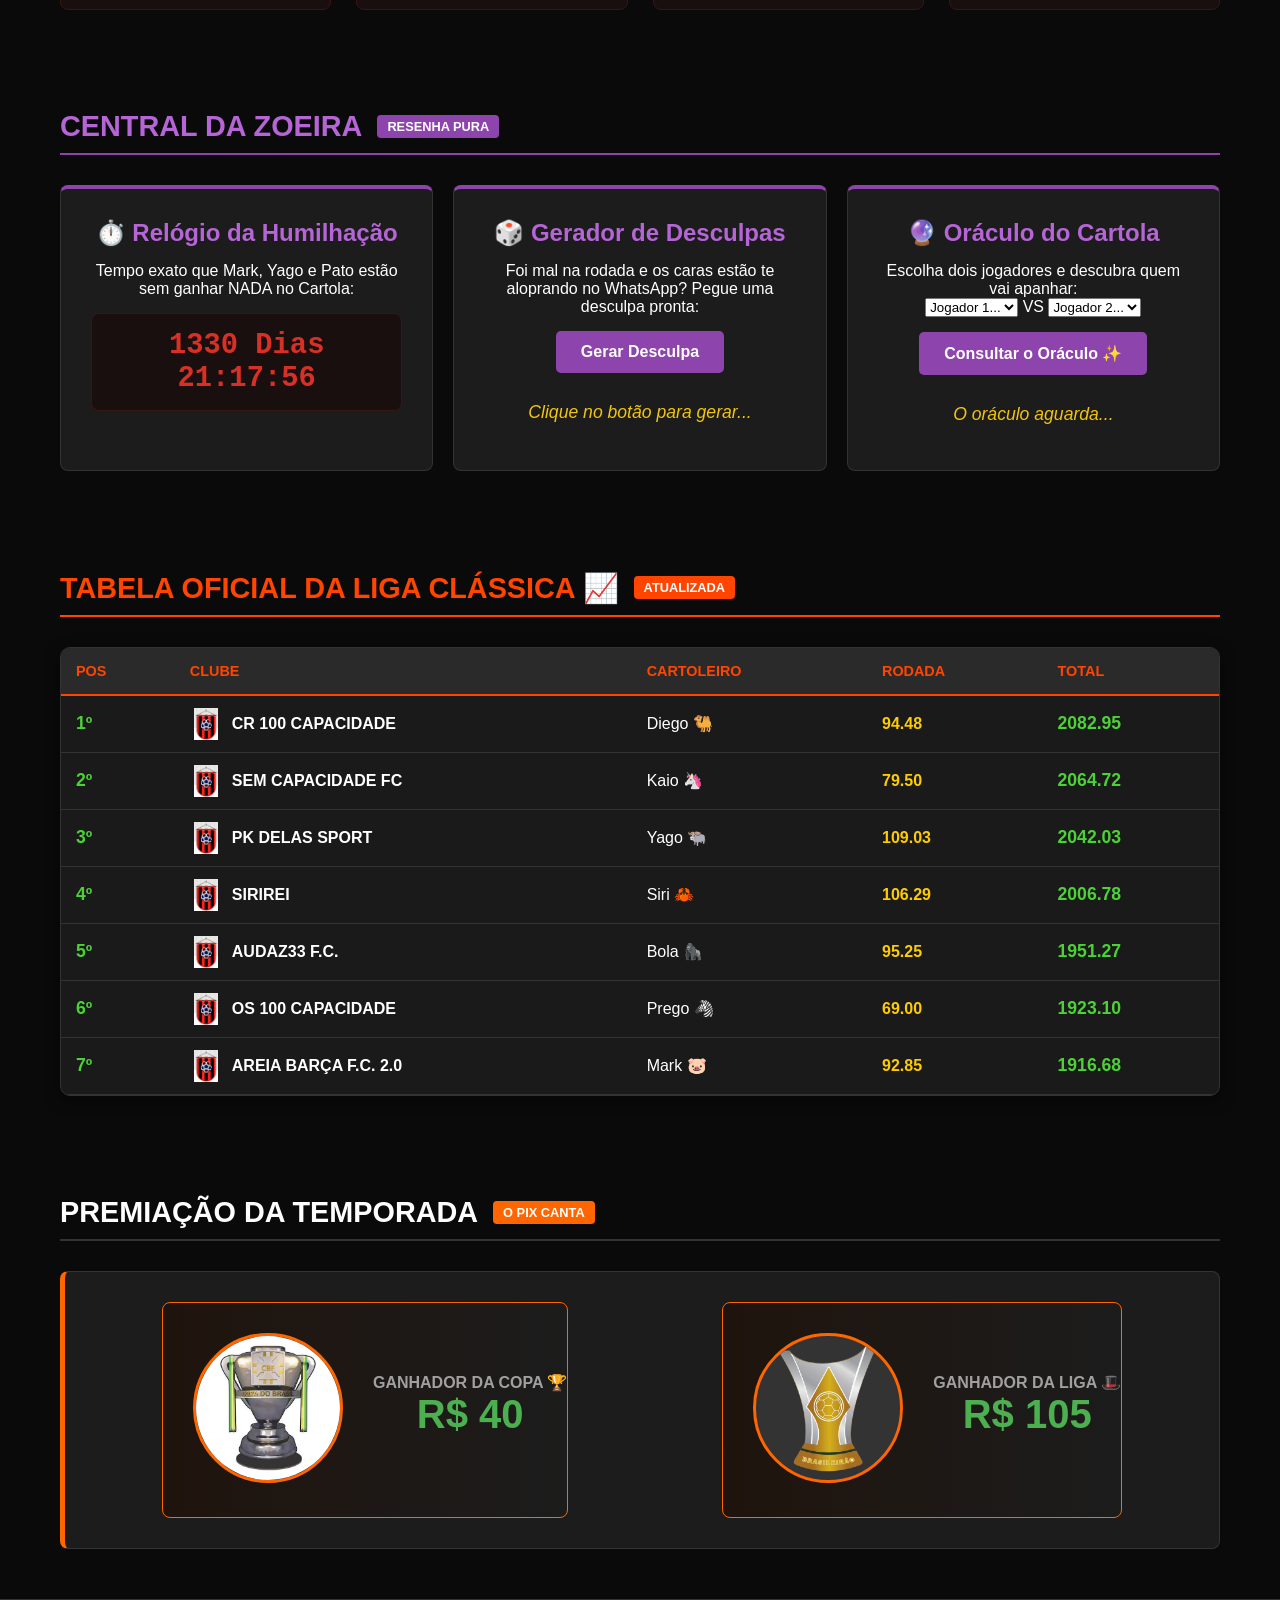
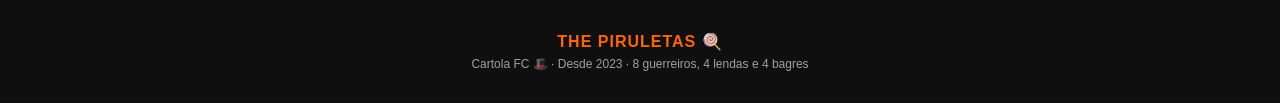
==== commit c34d485c: "versão 1.0 oficial" ====
--- a/CARTOLA.HTML
+++ b/CARTOLA.HTML
@@ -11,13 +11,14 @@
 
     <nav class="navbar">
         <div class="nav-brand">
-            <img src="img/WhatsApp Image 2026-05-08 at 10.14.36(1).jpeg" alt="TP" class="nav-logo" onerror="this.style.display='none'">
+            <img src="img/iaMark.jpeg" alt="TP" class="nav-logo" onerror="this.style.display='none'">
             The Piruletas 🍭​
         </div>
         <div class="nav-links">
             <a href="#campeoes">Campeões</a>
             <a href="#bagres">Bagres</a>
             <a href="#zoeira">Zoeira</a>
+            <a href="#tabela">Tabela</a>
             <a href="#regras">Premiação</a>
         </div>
     </nav>
@@ -26,7 +27,7 @@
         <div class="hero-content">
             <div class="hero-tag">CARTOLA FC 🎩&middot; BRASILEIRÃO 2026</div>
             <h1>The <span>Piruletas</span></h1>
-            <p>O portal oficial do grupo mais competitivo (e autista) do Cartola FC.</p>
+            <p>O portal oficial do grupo mais competitivo e autista do Cartola FC.</p>
             <div class="hero-stats">
                 <div class="stat-item">
                     <div class="stat-num">8</div>
@@ -62,22 +63,23 @@
             
             <div class="card-jogador card-destaque">
                 <div class="card-header">
+                    <audio id="som-diego" src="audio/mark_dp2.ogg"></audio>
                     <img src="img/Diego.jpg" alt="diego" class="avatar">
                 </div>
                 <div class="card-body">
                     <h3 class="nome">Diego 🐫​</h3>
-                    <p class="bio">O mestre tático. O maior campeão, parou no tempo, será?... Dinastia.</p>
+                    <p class="bio">O maior campeão, parou no tempo, será?... Dinastia.</p>
                     <ul class="titulos-lista">
                         <li>🏆 <strong>Liga Cartola:</strong> 2023, 2024</li>
                         <li>🏆 <strong>Copa Cartola:</strong> 1ª Edição 2024</li>
                     </ul>
-                    <audio id="som-diego" src="audio/eu sou o milior cr7 - duda (youtube).mp3"></audio>
                 </div>
             </div>
 
             <div class="card-jogador">
-                <div class="card-header">
-                    <img src="URL_DA_FOTO_DO_BOLA" alt="Bola" class="avatar">
+                <audio id="som-bola" src="audio/gordao.ogg"></audio>
+                <div class="card-header">
+                    <img src="img/Gordão.jpg" alt="bola" class="avatar">
                 </div>
                 <div class="card-body">
                     <h3 class="nome">Ângelo (Bola) 🦍</h3>
@@ -92,11 +94,11 @@
             <div class="card-jogador">
                 <audio id="som-kaio" src="audio/Mark_youtube.opus"></audio>
                 <div class="card-header">
-                    <img src="URL_DA_FOTO_DO_KAIO" alt="kaio" class="avatar">
+                    <img src="img/Kaio.jpg" alt="kaio" class="avatar">
                 </div>
                 <div class="card-body">
                     <h3 class="nome">Kaio 🦄</h3>
-                    <p class="bio">2 Títulos. ▶️YouTube men, será?</p>
+                    <p class="bio">1 Título. ▶️YouTube men, será?</p>
                     <ul class="titulos-lista">
                         <li>🏆 <strong>Liga Cartola:</strong> 2025</li>
                     </ul>
@@ -105,6 +107,7 @@
 
             <div class="card-jogador">
                 <div class="card-header">
+                    <audio id="som-siri" src="audio/Siri.ogg"></audio>
                     <img src="img/Siri.jpg" alt="Siri" class="avatar">
                 </div>
                 <div class="card-body">
@@ -139,8 +142,9 @@
             </div>
 
             <div class="card-jogador card-bagre">
-                <div class="card-header">
-                    <img src="URL_DA_FOTO_DO_YAGO" alt="Yago" class="avatar">
+                <audio id="som-yago" src="audio/Yago.ogg"></audio>
+                <div class="card-header">
+                    <img src="img/Yago.jpg" alt="Yago" class="avatar">
                 </div>
                 <div class="card-body">
                     <h3 class="nome">Yago 🐃</h3>
@@ -150,17 +154,17 @@
 
             <div class="card-jogador card-bagre">
                 <div class="card-header">
-                    <img src="URL_DA_FOTO_DO_PATO" alt="Pato" class="avatar">
+                    <img src="img/Pato.jpg" alt="Pato" class="avatar">
                 </div>
                 <div class="card-body">
                     <h3 class="nome">Pato 🦆</h3>
-                    <p class="bio">0 Títulos. Freguesia garantida e brasiliense safado.</p>
+                    <p class="bio">0 Títulos. Freguesia garantida e brasiliense safado, nessa temporada ele largou.</p>
                 </div>
             </div>
 
             <div class="card-jogador card-bagre">
                 <div class="card-header">
-                    <img src="URL_DA_FOTO_DO_PREGO" alt="Pato" class="avatar">
+                    <img src="img/Prego.jpg" alt="Pato" class="avatar">
                 </div>
                 <div class="card-body">
                     <h3 class="nome">Prego 🦓​</h3>
@@ -230,7 +234,32 @@
         </div>
     </section>
 
-    <section id="regras" class="container">
+<!-- TABELA DO CARTOLA (MODO ESTÁTICO) -->
+<section id="tabela" class="container">
+    <div class="section-header" style="border-bottom-color: orangered">
+        <h2 style="color:orangered;">Tabela Oficial da Liga Clássica 📈</h2>
+        <span class="badge" style="background-color: orangered;">ATUALIZADA</span>
+    </div>
+
+    <div class="tabela-container">
+        <table class="tabela-cartola">
+            <thead>
+                <tr>
+                    <th>Pos</th>
+                    <th>Clube</th>
+                    <th>Cartoleiro</th>
+                    <th>Rodada</th>
+                    <th>Total</th>
+                </tr>
+            </thead>
+            <tbody id="corpo-tabela">
+                <!-- O JavaScript vai injetar os guerreiros e bagres aqui -->
+            </tbody>
+        </table>
+    </div>
+</section>
+
+<section id="regras" class="container">
         <div class="section-header">
             <h2>Premiação da Temporada</h2>
             <span class="badge">O PIX CANTA</span>
@@ -264,7 +293,6 @@
 
     <!-- <audio id="som-campeao" src="audio/eu sou o milior cr7 - duda (youtube).mp3"></audio> -->
     <!-- <audio id="som-bagre" src="audio/Música de gol da Fox Sports - Rian Paiva (youtube).mp3"></audio> -->
-
     <!-- FOOTER -->
     <footer class="footer">
         <div class="footer-brand">The Piruletas 🍭​</div>
--- a/style.css
+++ b/style.css
@@ -531,3 +531,73 @@
 }
 
 .footer-sub { font-size: 0.75rem; color: var(--ge-gray); }
+
+/* === TABELA DO CARTOLA EM TEMPO REAL === */
+/* === TABELA DO CARTOLA === */
+.tabela-container {
+    width: 100%;
+    overflow-x: auto;
+    background-color: #1a1a1a; 
+    border-radius: 10px;
+    box-shadow: 0 4px 15px rgba(0,0,0,0.5);
+    margin-top: 20px;
+    border: 1px solid #333;
+}
+
+.tabela-cartola {
+    width: 100%;
+    border-collapse: collapse;
+    color: #fff;
+    text-align: left;
+    white-space: nowrap; 
+}
+
+.tabela-cartola th {
+    background-color: #2a2a2a;
+    padding: 15px;
+    font-size: 0.9rem;
+    text-transform: uppercase;
+    color: orangered; 
+    border-bottom: 2px solid orangered;
+}
+
+.tabela-cartola td {
+    padding: 12px 15px;
+    border-bottom: 1px solid #333;
+    vertical-align: middle;
+}
+
+.tabela-cartola tr:hover {
+    background-color: #2c2c2c;
+    transition: background-color 0.3s;
+}
+
+.time-info {
+    display: flex;
+    align-items: center;
+    gap: 10px;
+    font-weight: bold;
+}
+
+.escudo {
+    width: 32px;
+    height: 32px;
+    object-fit: contain;
+}
+
+.posicao {
+    font-weight: bold;
+    font-size: 1.1rem;
+    color: #4cd137; 
+}
+
+.pts-rodada {
+    color: #ffcc00; 
+    font-weight: bold;
+}
+
+.pts-total {
+    font-weight: bold;
+    color: #4cd137; 
+    font-size: 1.1rem;
+}
